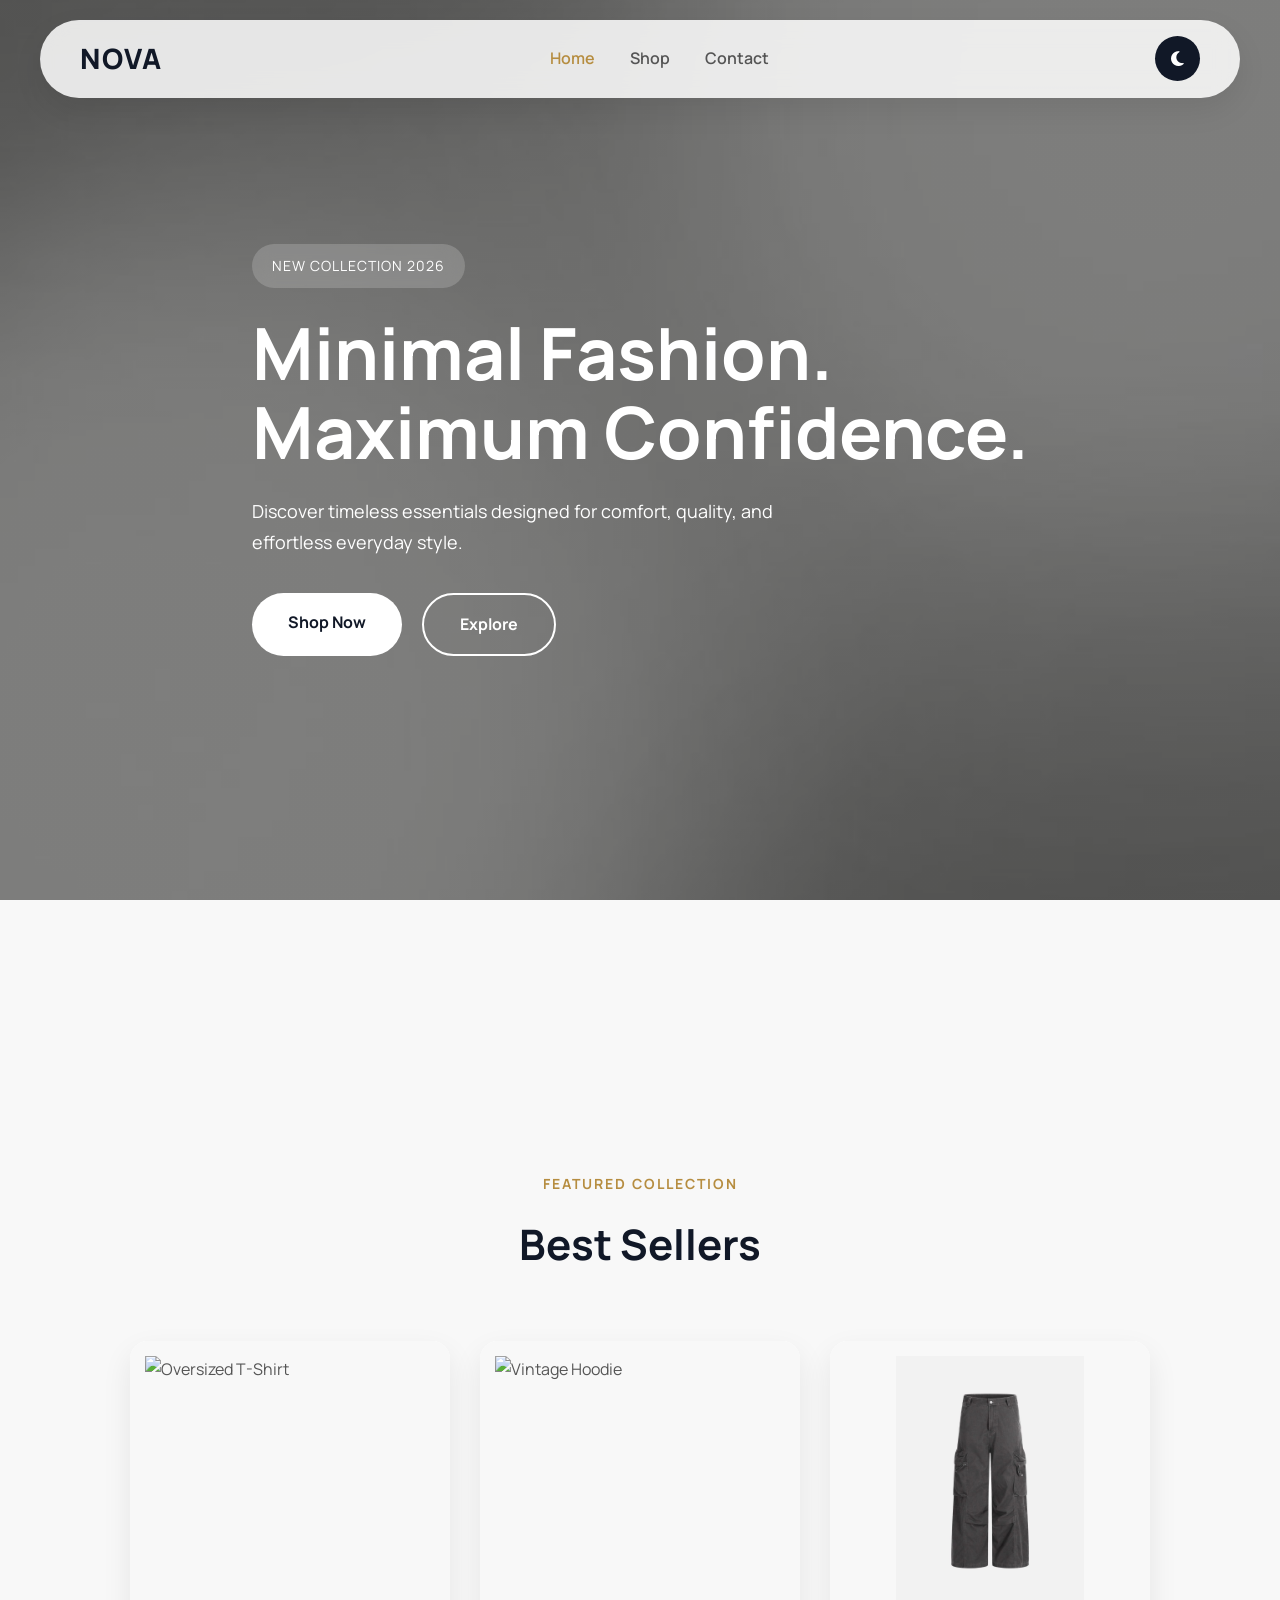
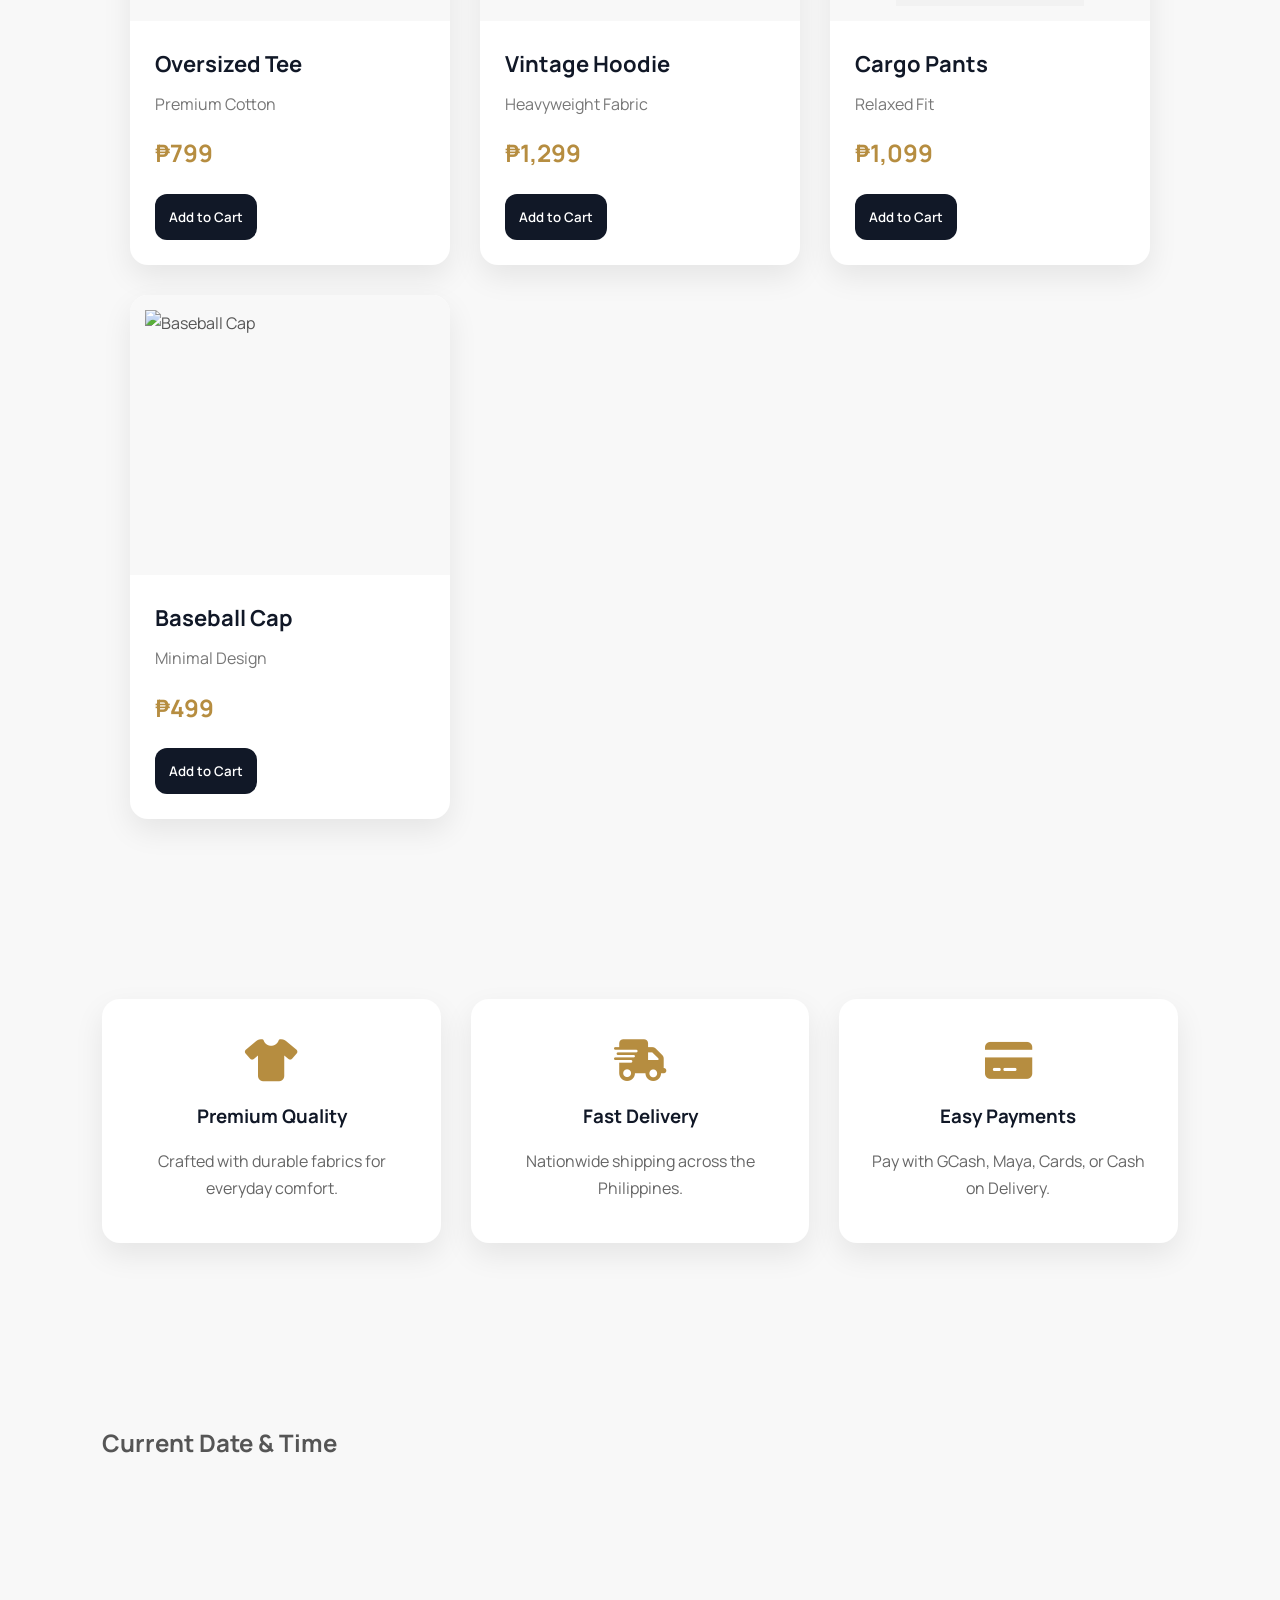
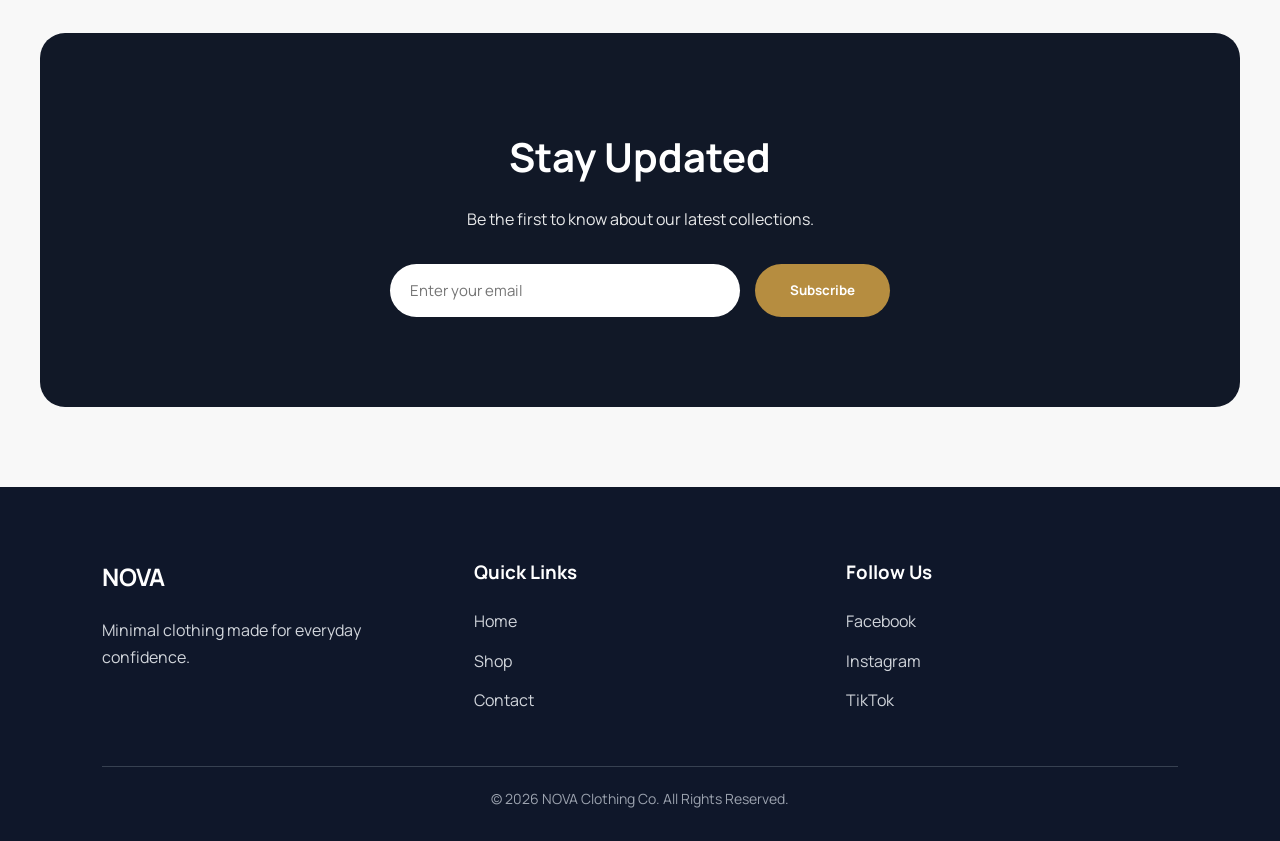
==== index.html @ 5b303100 "Add files via upload" ====
<!DOCTYPE html>
<html lang="en">
<head>
    <meta charset="UTF-8">
    <meta name="viewport" content="width=device-width, initial-scale=1.0">
    <meta name="description" content="NOVA Clothing Co. - Modern minimalist streetwear for everyday style.">
    <title>NOVA Clothing Co.</title>

    <link rel="stylesheet" href="css/style.css">

    <!-- Google Font -->
    <link href="https://fonts.googleapis.com/css2?family=Manrope:wght@300;400;500;600;700;800&display=swap" rel="stylesheet">

    <!-- Icons -->
    <link rel="stylesheet"
    href="https://cdnjs.cloudflare.com/ajax/libs/font-awesome/6.6.0/css/all.min.css">
</head>

<body>

    <!-- ================= NAVBAR ================= -->

    <header>

        <nav class="navbar">

            <a href="index.html" class="logo">
                NOVA
            </a>

            <ul class="nav-menu">

                <li><a href="index.html" class="active">Home</a></li>

                <li><a href="products.html">Shop</a></li>

                <li><a href="contact.html">Contact</a></li>

            </ul>

            <div class="nav-icons">

                <button id="theme-btn">
                    <i class="fa-solid fa-moon"></i>
                </button>

            </div>

        </nav>

    </header>

    <!-- ================= HERO ================= -->

    <section class="hero">

        <div class="hero-text">

            <span class="tag">
                NEW COLLECTION 2026
            </span>

            <h1>
                Minimal Fashion.<br>
                Maximum Confidence.
            </h1>

            <p>
                Discover timeless essentials designed for comfort,
                quality, and effortless everyday style.
            </p>

            <div class="hero-buttons">

                <a href="products.html" class="btn">
                    Shop Now
                </a>

                <a href="#featured" class="btn-outline">
                    Explore
                </a>

            </div>

        </div>

    </section>

    <!-- ================= GREETING ================= -->

    <section class="greeting">

        <h2 id="greeting"></h2>

    </section>

    <!-- ================= FEATURED ================= -->

    <section class="featured" id="featured">

        <div class="section-title">

            <span>Featured Collection</span>

            <h2>Best Sellers</h2>

        </div>

        <div class="products">

            <div class="card">

                <img src="images/tshirt.jpg" alt="Oversized T-Shirt">

                <div class="card-content">

                    <h3>Oversized Tee</h3>

                    <p>Premium Cotton</p>

                    <h4>₱799</h4>

                    <button class="cart-btn">
                        Add to Cart
                    </button>

                </div>

            </div>

            <div class="card">

                <img src="images/hoodie.jpg" alt="Vintage Hoodie">

                <div class="card-content">

                    <h3>Vintage Hoodie</h3>

                    <p>Heavyweight Fabric</p>

                    <h4>₱1,299</h4>

                    <button class="cart-btn">
                        Add to Cart
                    </button>

                </div>

            </div>

            <div class="card">

                <img src="images/pants.jpg" alt="Cargo Pants">

                <div class="card-content">

                    <h3>Cargo Pants</h3>

                    <p>Relaxed Fit</p>

                    <h4>₱1,099</h4>

                    <button class="cart-btn">
                        Add to Cart
                    </button>

                </div>

            </div>

            <div class="card">

                <img src="images/cap.jpg" alt="Baseball Cap">

                <div class="card-content">

                    <h3>Baseball Cap</h3>

                    <p>Minimal Design</p>

                    <h4>₱499</h4>

                    <button class="cart-btn">
                        Add to Cart
                    </button>

                </div>

            </div>

        </div>

    </section>

    <!-- ================= WHY CHOOSE US ================= -->

    <section class="features">

        <div class="feature">

            <i class="fa-solid fa-shirt"></i>

            <h3>Premium Quality</h3>

            <p>
                Crafted with durable fabrics for everyday comfort.
            </p>

        </div>

        <div class="feature">

            <i class="fa-solid fa-truck-fast"></i>

            <h3>Fast Delivery</h3>

            <p>
                Nationwide shipping across the Philippines.
            </p>

        </div>

        <div class="feature">

            <i class="fa-solid fa-credit-card"></i>

            <h3>Easy Payments</h3>

            <p>
                Pay with GCash, Maya, Cards, or Cash on Delivery.
            </p>

        </div>

    </section>

    <!-- ================= DATE & TIME ================= -->

    <section class="time">

        <h2>Current Date & Time</h2>

        <p id="datetime"></p>

    </section>

    <!-- ================= NEWSLETTER ================= -->

    <section class="newsletter">

        <h2>Stay Updated</h2>

        <p>
            Be the first to know about our latest collections.
        </p>

        <form>

            <input
            type="email"
            placeholder="Enter your email">

            <button>
                Subscribe
            </button>

        </form>

    </section>

    <!-- ================= FOOTER ================= -->

    <footer>

        <div class="footer-content">

            <div>

                <h2>NOVA</h2>

                <p>
                    Minimal clothing made for everyday confidence.
                </p>

            </div>

            <div>

                <h3>Quick Links</h3>

                <a href="index.html">Home</a>
                <a href="products.html">Shop</a>
                <a href="contact.html">Contact</a>

            </div>

            <div>

                <h3>Follow Us</h3>

                <a href="#">Facebook</a>
                <a href="#">Instagram</a>
                <a href="#">TikTok</a>

            </div>

        </div>

        <hr>

        <p class="copyright">
            © 2026 NOVA Clothing Co. All Rights Reserved.
        </p>

    </footer>

    <script src="js/script.js"></script>

</body>
</html>
---- css/style.css ----
/* ==========================================
   NOVA CLOTHING CO.
   STYLE.CSS
========================================== */

/* GOOGLE FONT */
@import url('https://fonts.googleapis.com/css2?family=Manrope:wght@300;400;500;600;700;800&display=swap');


/* ==========================================
   VARIABLES
========================================== */

:root{
    --primary:#111827;
    --accent:#b68d40;
    --light:#f8f8f8;
    --white:#ffffff;
    --text:#555;
    --border:#e5e7eb;

    --shadow:0 12px 30px rgba(0,0,0,.08);
    --radius:18px;

    --transition:.3s ease;
}


/* ==========================================
   RESET
========================================== */

*{
    margin:0;
    padding:0;
    box-sizing:border-box;
}

html{
    scroll-behavior:smooth;
}

body{
    font-family:'Manrope',sans-serif;
    background:var(--light);
    color:var(--text);
    line-height:1.7;
}

img{
    width:100%;
    display:block;
}

a{
    text-decoration:none;
    color:inherit;
}

button{
    font-family:inherit;
    cursor:pointer;
}

input,
textarea,
select{
    font-family:inherit;
    outline:none;
}


/* ==========================================
   GENERAL
========================================== */

section{
    padding:90px 8%;
}

.section-title{
    text-align:center;
    margin-bottom:60px;
}

.section-title span{
    color:var(--accent);
    font-weight:700;
    text-transform:uppercase;
    letter-spacing:2px;
    font-size:14px;
}

.section-title h2{
    margin-top:12px;
    color:var(--primary);
    font-size:42px;
}


/* ==========================================
   NAVBAR
========================================== */

header{
    position:fixed;
    top:0;
    left:0;
    width:100%;
    z-index:999;
}

.navbar{

    max-width:1200px;

    margin:20px auto;

    padding:15px 40px;

    background:rgba(255,255,255,.85);

    backdrop-filter:blur(12px);

    border-radius:50px;

    box-shadow:var(--shadow);

    display:flex;

    justify-content:space-between;

    align-items:center;

}

.logo{

    font-size:28px;

    font-weight:800;

    letter-spacing:2px;

    color:var(--primary);

}

.logo i{

    color:var(--accent);

    margin-right:8px;

}

.nav-menu{

    display:flex;

    list-style:none;

    gap:35px;

}

.nav-menu a{

    font-weight:600;

    transition:var(--transition);

}

.nav-menu a:hover,

.nav-menu .active{

    color:var(--accent);

}

.nav-icons{

    display:flex;

    gap:12px;

}

#theme-btn{

    width:45px;

    height:45px;

    border:none;

    border-radius:50%;

    background:var(--primary);

    color:white;

    font-size:17px;

    transition:var(--transition);

}

#theme-btn:hover{

    transform:rotate(20deg);

}


/* ==========================================
   HERO
========================================== */

.hero{

    min-height:100vh;

    background:

        linear-gradient(rgba(0,0,0,.45),rgba(0,0,0,.45)),

        url("../images/hero.jpg") center/cover no-repeat;

    display:flex;

    align-items:center;

}

.hero-text{

    max-width:1200px;

    margin:auto;

    padding:0 40px;

    color:white;

}

.tag{

    display:inline-block;

    padding:10px 20px;

    border-radius:50px;

    background:rgba(255,255,255,.18);

    backdrop-filter:blur(10px);

    margin-bottom:25px;

    font-size:14px;

    letter-spacing:1px;

}

.hero h1{

    font-size:72px;

    line-height:1.1;

    margin-bottom:25px;

}

.hero p{

    max-width:600px;

    font-size:18px;

    margin-bottom:35px;

}

.hero-buttons{

    display:flex;

    gap:20px;

    flex-wrap:wrap;

}


/* ==========================================
   BUTTONS
========================================== */

.btn{

    display:inline-block;

    padding:16px 36px;

    background:white;

    color:var(--primary);

    border-radius:50px;

    font-weight:700;

    transition:var(--transition);

}

.btn:hover{

    transform:translateY(-4px);

}

.btn-outline{

    display:inline-block;

    padding:16px 36px;

    border:2px solid white;

    color:white;

    border-radius:50px;

    font-weight:700;

    transition:var(--transition);

}

.btn-outline:hover{

    background:white;

    color:var(--primary);

}


/* ==========================================
   GREETING
========================================== */

.greeting{

    text-align:center;

}

.greeting h2{

    color:var(--primary);

    font-size:40px;

}

.greeting p{

    margin-top:10px;

    color:#777;

}

/* ==========================================
   PAGE HEADER
========================================== */

.page-header{
    margin-top:110px;
    text-align:center;
    padding:80px 8% 50px;
}

.page-header .tag{
    background:var(--accent);
    color:white;
    margin-bottom:20px;
}

.page-header h1{
    font-size:52px;
    color:var(--primary);
    margin-bottom:15px;
}

.page-header p{
    max-width:650px;
    margin:auto;
    color:#666;
    font-size:18px;
}


/* ==========================================
   SEARCH SECTION
========================================== */

.search-section{
    display:flex;
    justify-content:center;
    align-items:center;
    gap:20px;
    flex-wrap:wrap;
    padding-top:20px;
    padding-bottom:40px;
}

.search-section input{
    width:420px;
    max-width:100%;
    padding:15px 20px;
    border:none;
    border-radius:50px;
    background:white;
    box-shadow:var(--shadow);
    font-size:15px;
}

.search-section select{
    padding:15px 20px;
    border:none;
    border-radius:50px;
    background:white;
    box-shadow:var(--shadow);
    cursor:pointer;
    font-size:15px;
}


/* ==========================================
   CATEGORY BUTTONS
========================================== */

.categories{
    display:flex;
    justify-content:center;
    flex-wrap:wrap;
    gap:15px;
    padding-top:0;
    padding-bottom:70px;
}

.categories button{
    padding:12px 28px;
    border:none;
    border-radius:50px;
    background:white;
    box-shadow:var(--shadow);
    font-weight:600;
    transition:var(--transition);
}

.categories button:hover{
    background:var(--primary);
    color:white;
    transform:translateY(-3px);
}


/* ==========================================
   PRODUCT GRID
========================================== */

.products{
    display:grid;
    grid-template-columns:repeat(auto-fit,minmax(250px,320px));
    justify-content:center;
    gap:30px;
}

.card{
    background:white;
    border-radius:var(--radius);
    overflow:hidden;
    box-shadow:var(--shadow);
    transition:var(--transition);
    position:relative;
}

.card:hover{
    transform:translateY(-10px);
}

.card img{
    width:100%;
    height:280px;
    object-fit:contain;
    object-position:center;
    background:#f8f8f8;
    padding:15px;
    transition:.4s;
}

.card:hover img{
    transform:scale(1.05);
}

.card-content{
    padding:25px;
}

.card-content h3{
    color:var(--primary);
    margin-bottom:8px;
    font-size:22px;
}

.card-content p{
    color:#777;
    margin-bottom:15px;
}

.card-content h4{
    color:var(--accent);
    font-size:24px;
    margin-bottom:20px;
}

/* ==========================================
   PRODUCT CATEGORY TITLES
========================================== */

.category-title{
    text-align:center;
    font-size:2rem;
    font-weight:700;
    color:var(--primary);
    margin:60px 0 30px;
    position:relative;
}

.category-title::after{
    content:"";
    display:block;
    width:80px;
    height:4px;
    background:var(--accent);
    margin:12px auto 0;
    border-radius:5px;
}


/* ==========================================
   PRODUCT BADGES
========================================== */

.badge{
    position:absolute;
    top:18px;
    left:18px;
    background:#111827;
    color:white;
    padding:8px 16px;
    border-radius:30px;
    font-size:12px;
    font-weight:700;
    letter-spacing:1px;
}

.badge.new{
    background:var(--accent);
}


/* ==========================================
   STAR RATING
========================================== */

.rating{
    color:#f4b400;
    margin-bottom:15px;
    font-size:17px;
}


/* ==========================================
   PRODUCT BUTTONS
========================================== */

.product-buttons{
    display:flex;
    gap:10px;
}

.cart-btn{
    flex:1;
    padding:14px;
    border:none;
    border-radius:12px;
    background:var(--primary);
    color:white;
    font-weight:600;
    transition:var(--transition);
}

.cart-btn:hover{
    background:var(--accent);
}

.view-btn{
    flex:1;
    padding:14px;
    border:2px solid var(--primary);
    background:white;
    color:var(--primary);
    border-radius:12px;
    font-weight:600;
    transition:var(--transition);
}

.view-btn:hover{
    background:var(--primary);
    color:white;
}

/* ==========================================
   FEATURES
========================================== */

.features{
    display:grid;
    grid-template-columns:repeat(auto-fit,minmax(260px,1fr));
    gap:30px;
}

.feature{
    background:var(--white);
    padding:40px 30px;
    border-radius:var(--radius);
    text-align:center;
    box-shadow:var(--shadow);
    transition:var(--transition);
}

.feature:hover{
    transform:translateY(-8px);
}

.feature i{
    font-size:42px;
    color:var(--accent);
    margin-bottom:20px;
}

.feature h3{
    color:var(--primary);
    margin-bottom:15px;
}

.feature p{
    color:#666;
}


/* ==========================================
   NEWSLETTER
========================================== */

.newsletter{
    text-align:center;
    background:var(--primary);
    color:white;
    border-radius:25px;
    margin:80px auto;
    max-width:1200px;
}

.newsletter h2{
    font-size:40px;
    margin-bottom:15px;
}

.newsletter p{
    max-width:600px;
    margin:0 auto 30px;
    opacity:.9;
}

.newsletter form{
    display:flex;
    justify-content:center;
    gap:15px;
    flex-wrap:wrap;
}

.newsletter input{
    width:350px;
    max-width:100%;
    padding:16px 20px;
    border:none;
    border-radius:50px;
    font-size:15px;
}

.newsletter button{
    padding:16px 35px;
    border:none;
    border-radius:50px;
    background:var(--accent);
    color:white;
    font-weight:700;
    transition:var(--transition);
}

.newsletter button:hover{
    transform:translateY(-3px);
}


/* ==========================================
   CONTACT PAGE
========================================== */

.contact-container{
    display:grid;
    grid-template-columns:1fr 1fr;
    gap:50px;
    align-items:start;
}

.contact-info,
.contact-form{
    background:white;
    padding:40px;
    border-radius:var(--radius);
    box-shadow:var(--shadow);
}

.contact-info h2,
.contact-form h2{
    color:var(--primary);
    margin-bottom:20px;
}

.contact-info h3{
    color:var(--primary);
    margin-top:25px;
    margin-bottom:10px;
}

.contact-info p{
    margin-bottom:15px;
    color:#666;
}

.contact-info i{
    color:var(--accent);
    margin-right:10px;
}

.contact-form form{
    display:flex;
    flex-direction:column;
    gap:20px;
}

.contact-form input,
.contact-form textarea{
    padding:15px;
    border:1px solid var(--border);
    border-radius:12px;
    font-size:15px;
}

.contact-form textarea{
    resize:vertical;
}

.contact-form button{
    padding:15px;
    border:none;
    border-radius:12px;
    background:var(--primary);
    color:white;
    font-weight:700;
    transition:var(--transition);
}

.contact-form button:hover{
    background:var(--accent);
}


/* ==========================================
   FOOTER
========================================== */

footer{
    background:#0f172a;
    color:white;
    padding:70px 8% 30px;
    margin-top:80px;
}

.footer-content{
    display:grid;
    grid-template-columns:repeat(auto-fit,minmax(220px,1fr));
    gap:40px;
}

.footer-content h2,
.footer-content h3{
    margin-bottom:20px;
}

.footer-content p{
    color:#d1d5db;
}

.footer-content a{
    display:block;
    color:#d1d5db;
    margin-bottom:12px;
    transition:var(--transition);
}

.footer-content a:hover{
    color:var(--accent);
}

.footer-content i{
    margin-right:8px;
}

footer hr{
    border:none;
    height:1px;
    background:#374151;
    margin:40px 0 20px;
}

.copyright{
    text-align:center;
    color:#9ca3af;
    font-size:14px;
}

/* ==========================================
   DARK MODE
========================================== */

body.dark{
    background:#0f172a;
    color:#e5e7eb;
}

body.dark .navbar{
    background:rgba(17,24,39,.9);
}

body.dark .logo,
body.dark .nav-menu a,
body.dark .page-header h1,
body.dark .section-title h2,
body.dark .greeting h2{
    color:white;
}

body.dark .card,
body.dark .feature,
body.dark .contact-info,
body.dark .contact-form{
    background:#1f2937;
    color:white;
}

body.dark .card-content p,
body.dark .feature p,
body.dark .contact-info p{
    color:#d1d5db;
}

body.dark .search-section input,
body.dark .search-section select,
body.dark .contact-form input,
body.dark .contact-form textarea{
    background:#374151;
    color:white;
    border:1px solid #4b5563;
}

body.dark .categories button{
    background:#1f2937;
    color:white;
}

body.dark .view-btn{
    background:transparent;
    color:white;
    border:2px solid white;
}

body.dark .view-btn:hover{
    background:white;
    color:#111827;
}


/* ==========================================
   SCROLL ANIMATION
========================================== */

.hidden{
    opacity:0;
    transform:translateY(40px);
    transition:all .8s ease;
}

.show{
    opacity:1;
    transform:translateY(0);
}


/* ==========================================
   RESPONSIVE DESIGN
========================================== */

@media(max-width:992px){

    .hero h1{
        font-size:55px;
    }

    .contact-container{
        grid-template-columns:1fr;
    }

}

@media(max-width:768px){

    .navbar{
        flex-direction:column;
        gap:15px;
        border-radius:20px;
        padding:20px;
    }

    .nav-menu{
        gap:20px;
        flex-wrap:wrap;
        justify-content:center;
    }

    .hero{
        text-align:center;
    }

    .hero-text{
        padding:0 20px;
    }

    .hero h1{
        font-size:42px;
    }

    .hero p{
        font-size:16px;
    }

    .hero-buttons{
        justify-content:center;
    }

    .page-header{
        margin-top:170px;
    }

    .page-header h1{
        font-size:38px;
    }

    .search-section{
        flex-direction:column;
    }

    .search-section input,
    .search-section select{
        width:100%;
    }

    .newsletter h2{
        font-size:30px;
    }

    .newsletter form{
        flex-direction:column;
        align-items:center;
    }

    .newsletter input{
        width:100%;
    }

    .newsletter button{
        width:100%;
    }

}

@media(max-width:480px){

    section{
        padding:70px 6%;
    }

    .hero h1{
        font-size:34px;
    }

    .section-title h2{
        font-size:30px;
    }

    .card img{
        height:280px;
    }

    .product-buttons{
        flex-direction:column;
    }

    .footer-content{
        text-align:center;
    }

}


/* ==========================================
   SMOOTH HOVER EFFECTS
========================================== */

.card,
.feature,
button,
.btn,
.btn-outline,
.view-btn,
.cart-btn{
    transition:all .3s ease;
}

.card:hover,
.feature:hover{
    box-shadow:0 20px 40px rgba(0,0,0,.15);
}


/* ==========================================
   CUSTOM SCROLLBAR
========================================== */

::-webkit-scrollbar{
    width:10px;
}

::-webkit-scrollbar-track{
    background:#f1f1f1;
}

::-webkit-scrollbar-thumb{
    background:var(--accent);
    border-radius:20px;
}

::-webkit-scrollbar-thumb:hover{
    background:#9b7532;
}

/* ==========================================
   PRODUCT MODAL
========================================== */

.modal{
    display:none;
    position:fixed;
    inset:0;
    background:rgba(0,0,0,.6);
    justify-content:center;
    align-items:center;
    z-index:9999;
}

.modal.active{
    display:flex;
}

.modal-content{
    background:white;
    width:420px;
    max-width:90%;
    border-radius:20px;
    padding:30px;
    text-align:center;
    position:relative;
    box-shadow:0 15px 40px rgba(0,0,0,.2);
}

.modal-content img{
    width:100%;
    height:350px;
    object-fit:contain;
    object-position:center;
    background:#f8f8f8;
    border-radius:12px;
}

.modal-content h2{
    color:#111827;
    margin-bottom:10px;
}

.modal-content p{
    color:#666;
    margin-bottom:15px;
}

.modal-content h3{
    color:#b68d40;
    margin-bottom:20px;
}

.close{
    position:absolute;
    top:15px;
    right:20px;
    font-size:28px;
    cursor:pointer;
    color:#111827;
}

/* ==========================================
   SHOPPING CART
========================================== */

.cart-icon{
    position:relative;
    width:45px;
    height:45px;
    border:none;
    border-radius:50%;
    background:#111827;
    color:white;
    font-size:18px;
    margin-left:10px;
}

#cart-count{
    position:absolute;
    top:-6px;
    right:-6px;
    width:20px;
    height:20px;
    border-radius:50%;
    background:red;
    color:white;
    font-size:12px;
    display:flex;
    justify-content:center;
    align-items:center;
}

.cart-panel{
    position:fixed;
    top:0;
    right:-400px;
    width:380px;
    max-width:100%;
    height:100vh;
    background:white;
    box-shadow:-10px 0 30px rgba(0,0,0,.15);
    transition:.4s;
    z-index:9998;
    display:flex;
    flex-direction:column;
    padding:25px;
}

.cart-panel.active{
    right:0;
}

.cart-header{
    display:flex;
    justify-content:space-between;
    align-items:center;
    margin-bottom:25px;
}

.cart-header button{
    border:none;
    background:none;
    font-size:22px;
    cursor:pointer;
}

#cart-items{
    flex:1;
    overflow-y:auto;
}

.cart-item{
    display:flex;
    justify-content:space-between;
    align-items:center;
    margin-bottom:15px;
    border-bottom:1px solid #eee;
    padding-bottom:10px;
}

.cart-footer{
    border-top:1px solid #ddd;
    padding-top:20px;
}

#clear-cart{
    width:100%;
    margin-top:15px;
}

/* Cart Buttons */

.cart-buttons{
    display:flex;
    gap:10px;
    margin-top:15px;
}

.cart-buttons button{
    flex:1;
}

.checkout-btn{
    background:#22c55e;
    color:white;
    border:none;
    padding:14px;
    border-radius:12px;
    font-weight:600;
    cursor:pointer;
    transition:.3s;
}

.checkout-btn:hover{
    background:#16a34a;
}
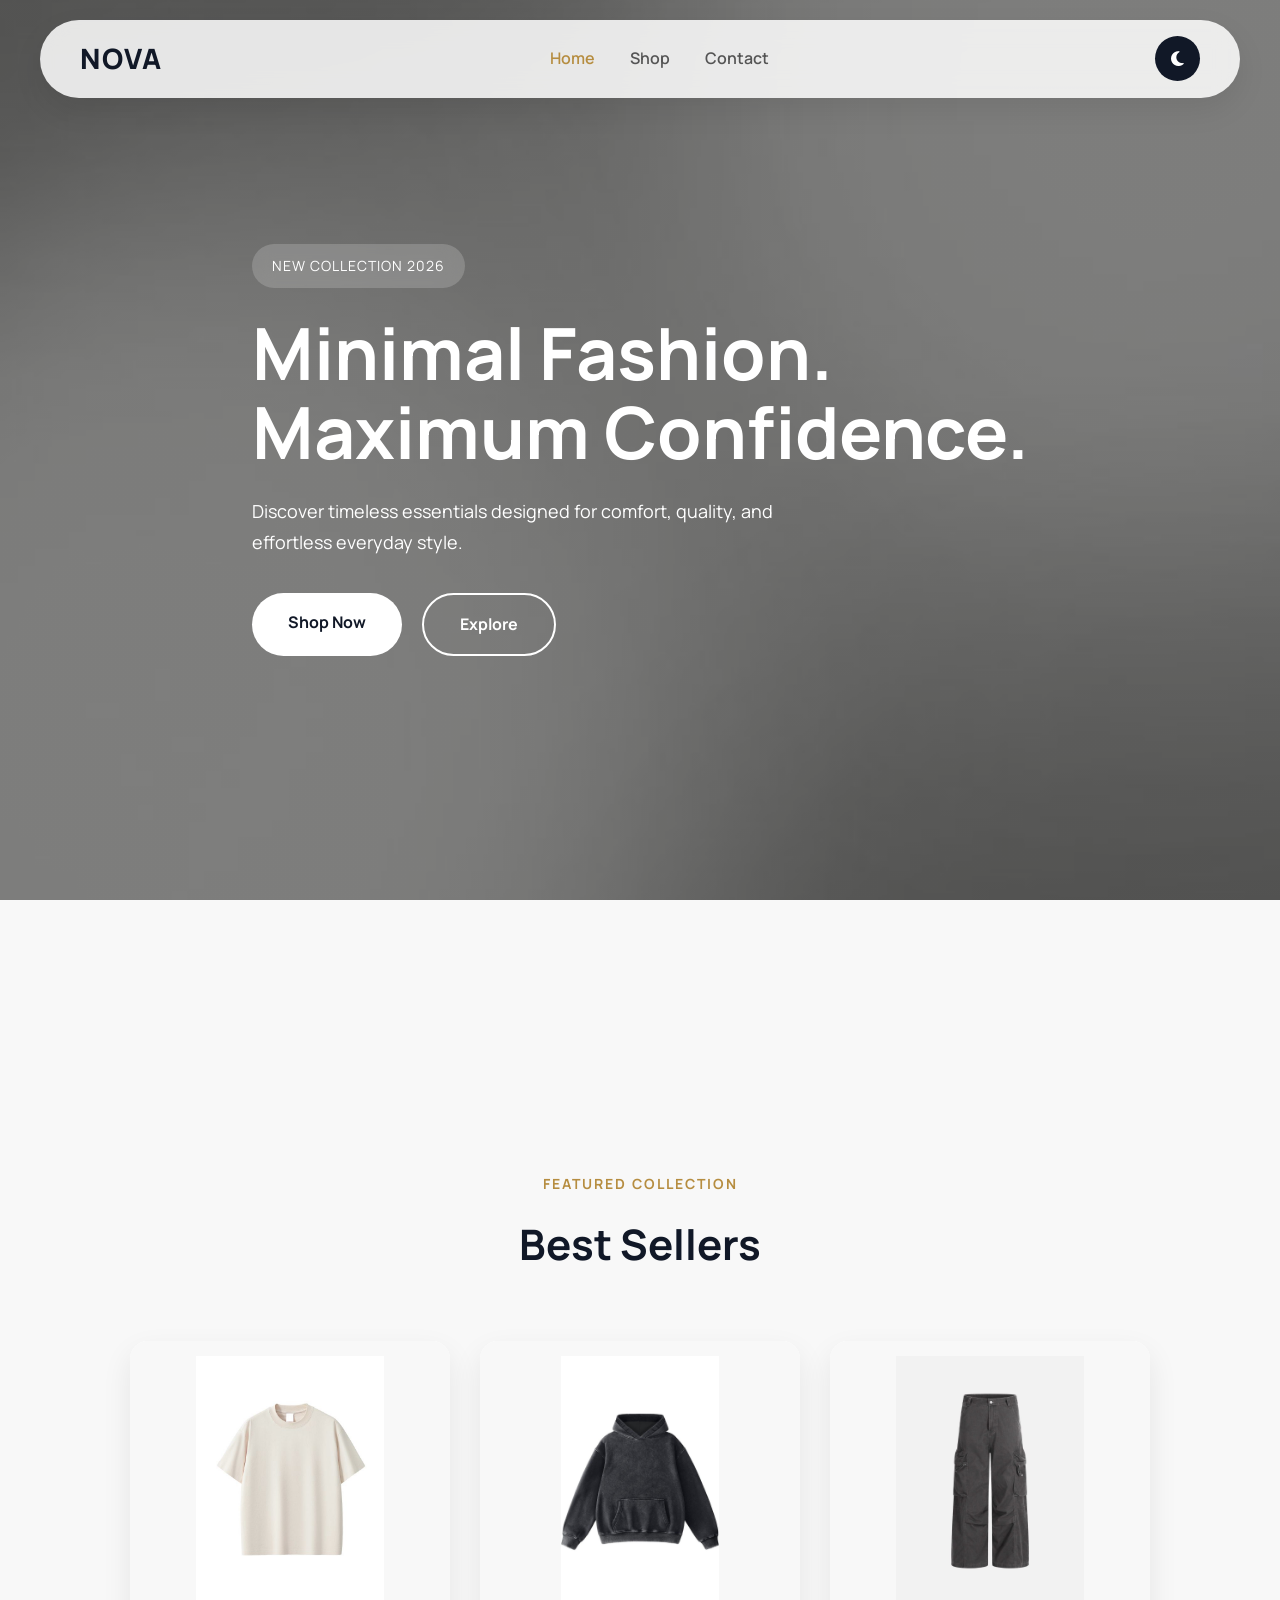
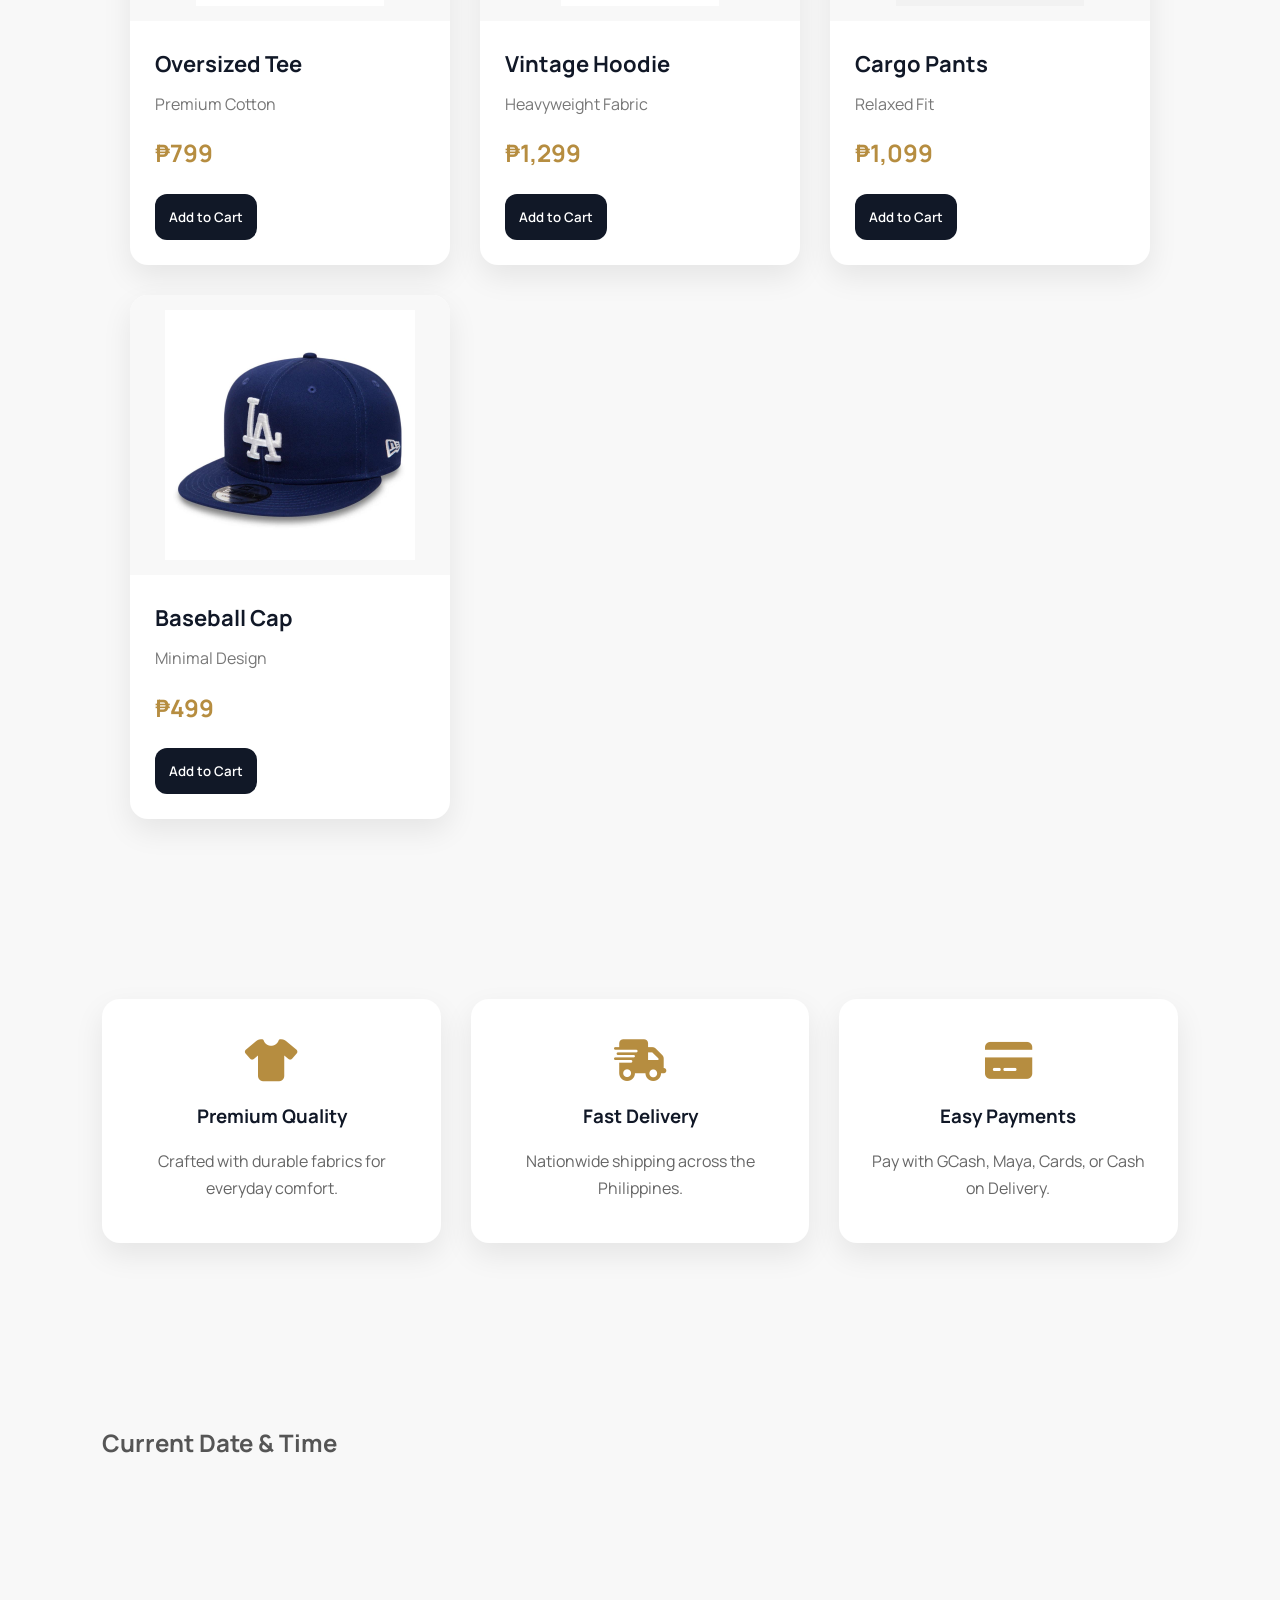
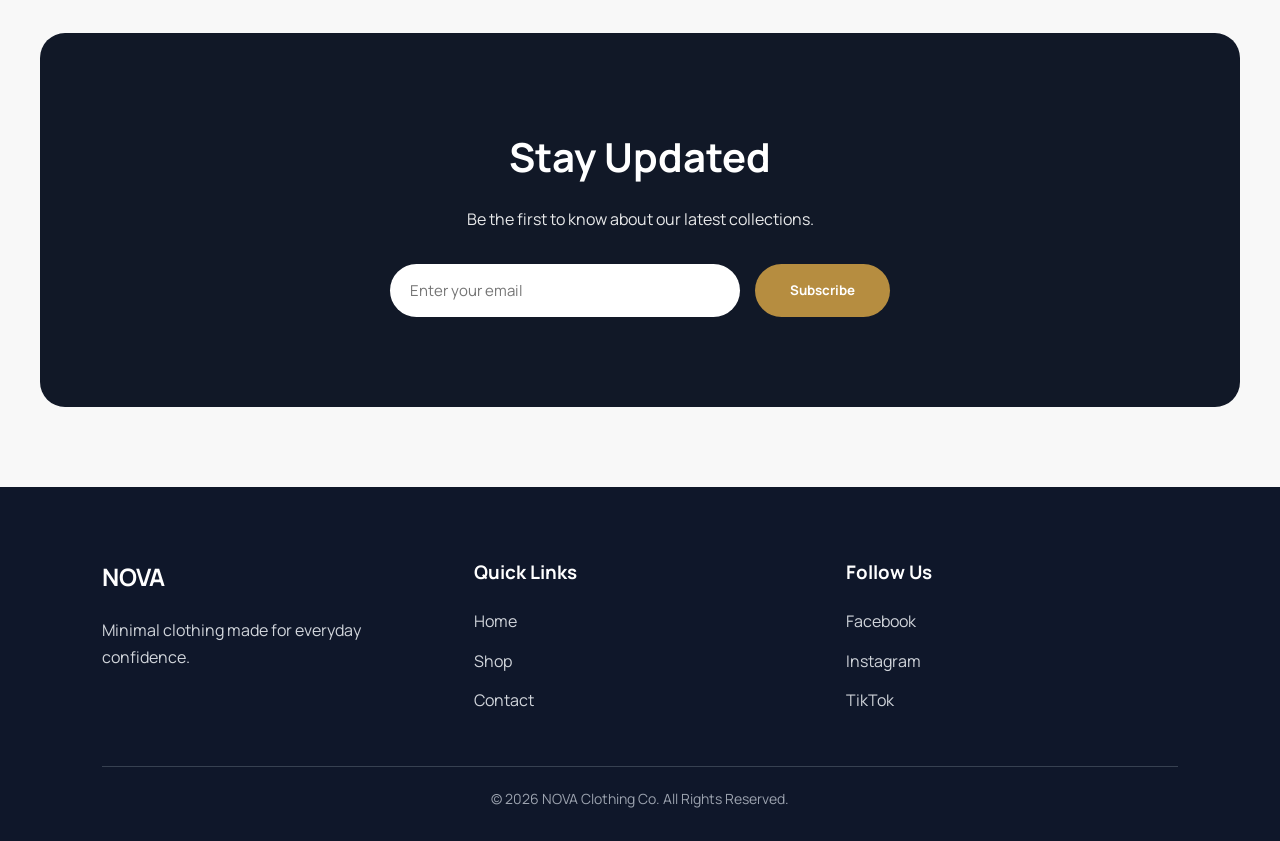
==== commit d5dedc70: "Fix HTML formatting and update image file extensions" ====
--- a/index.html
+++ b/index.html
@@ -110,7 +110,7 @@
 
             <div class="card">
 
-                <img src="images/tshirt.jpg" alt="Oversized T-Shirt">
+                <img src="images/tshirt.JPG" alt="Oversized T-Shirt">
 
                 <div class="card-content">
 
@@ -130,7 +130,7 @@
 
             <div class="card">
 
-                <img src="images/hoodie.jpg" alt="Vintage Hoodie">
+                <img src="images/hoodie.JPG" alt="Vintage Hoodie">
 
                 <div class="card-content">
 
@@ -170,7 +170,7 @@
 
             <div class="card">
 
-                <img src="images/cap.jpg" alt="Baseball Cap">
+                <img src="images/cap.JPG" alt="Baseball Cap">
 
                 <div class="card-content">
 
@@ -317,4 +317,4 @@
     <script src="js/script.js"></script>
 
 </body>
-</html>+</html>
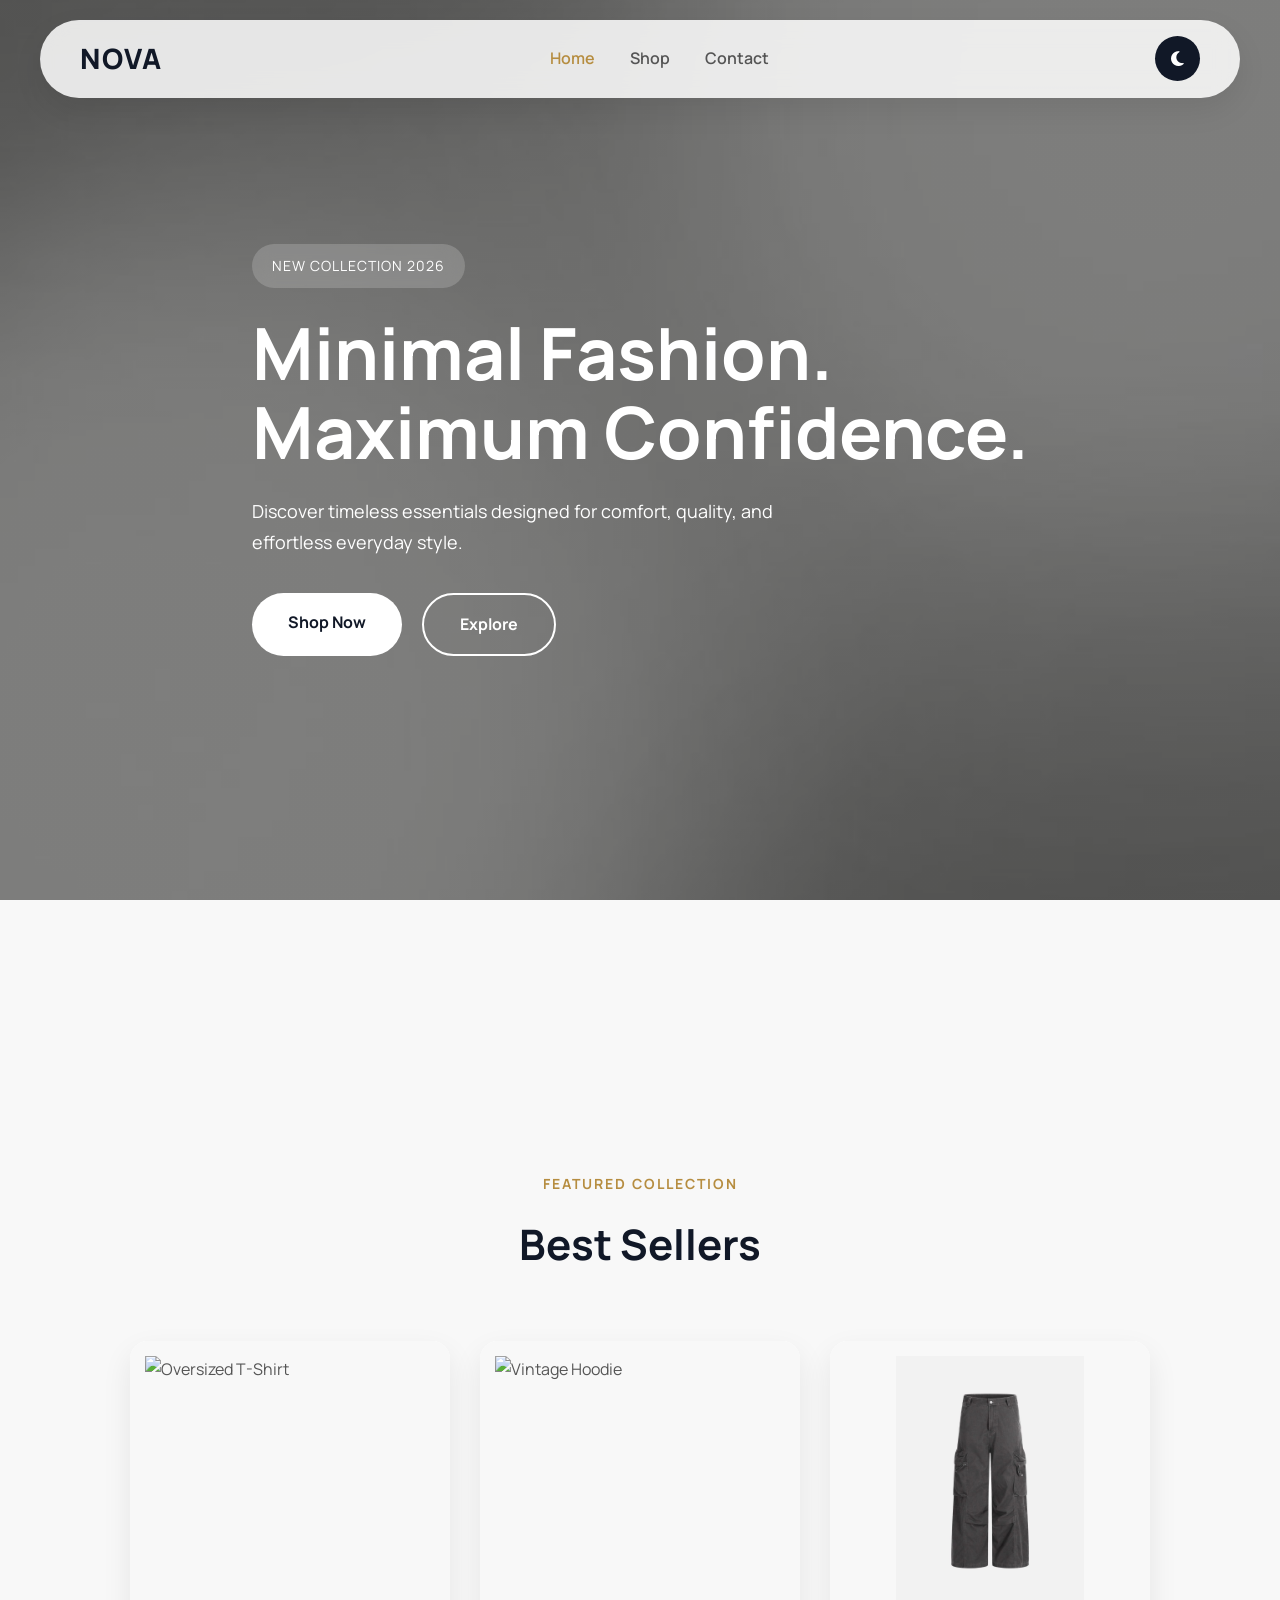
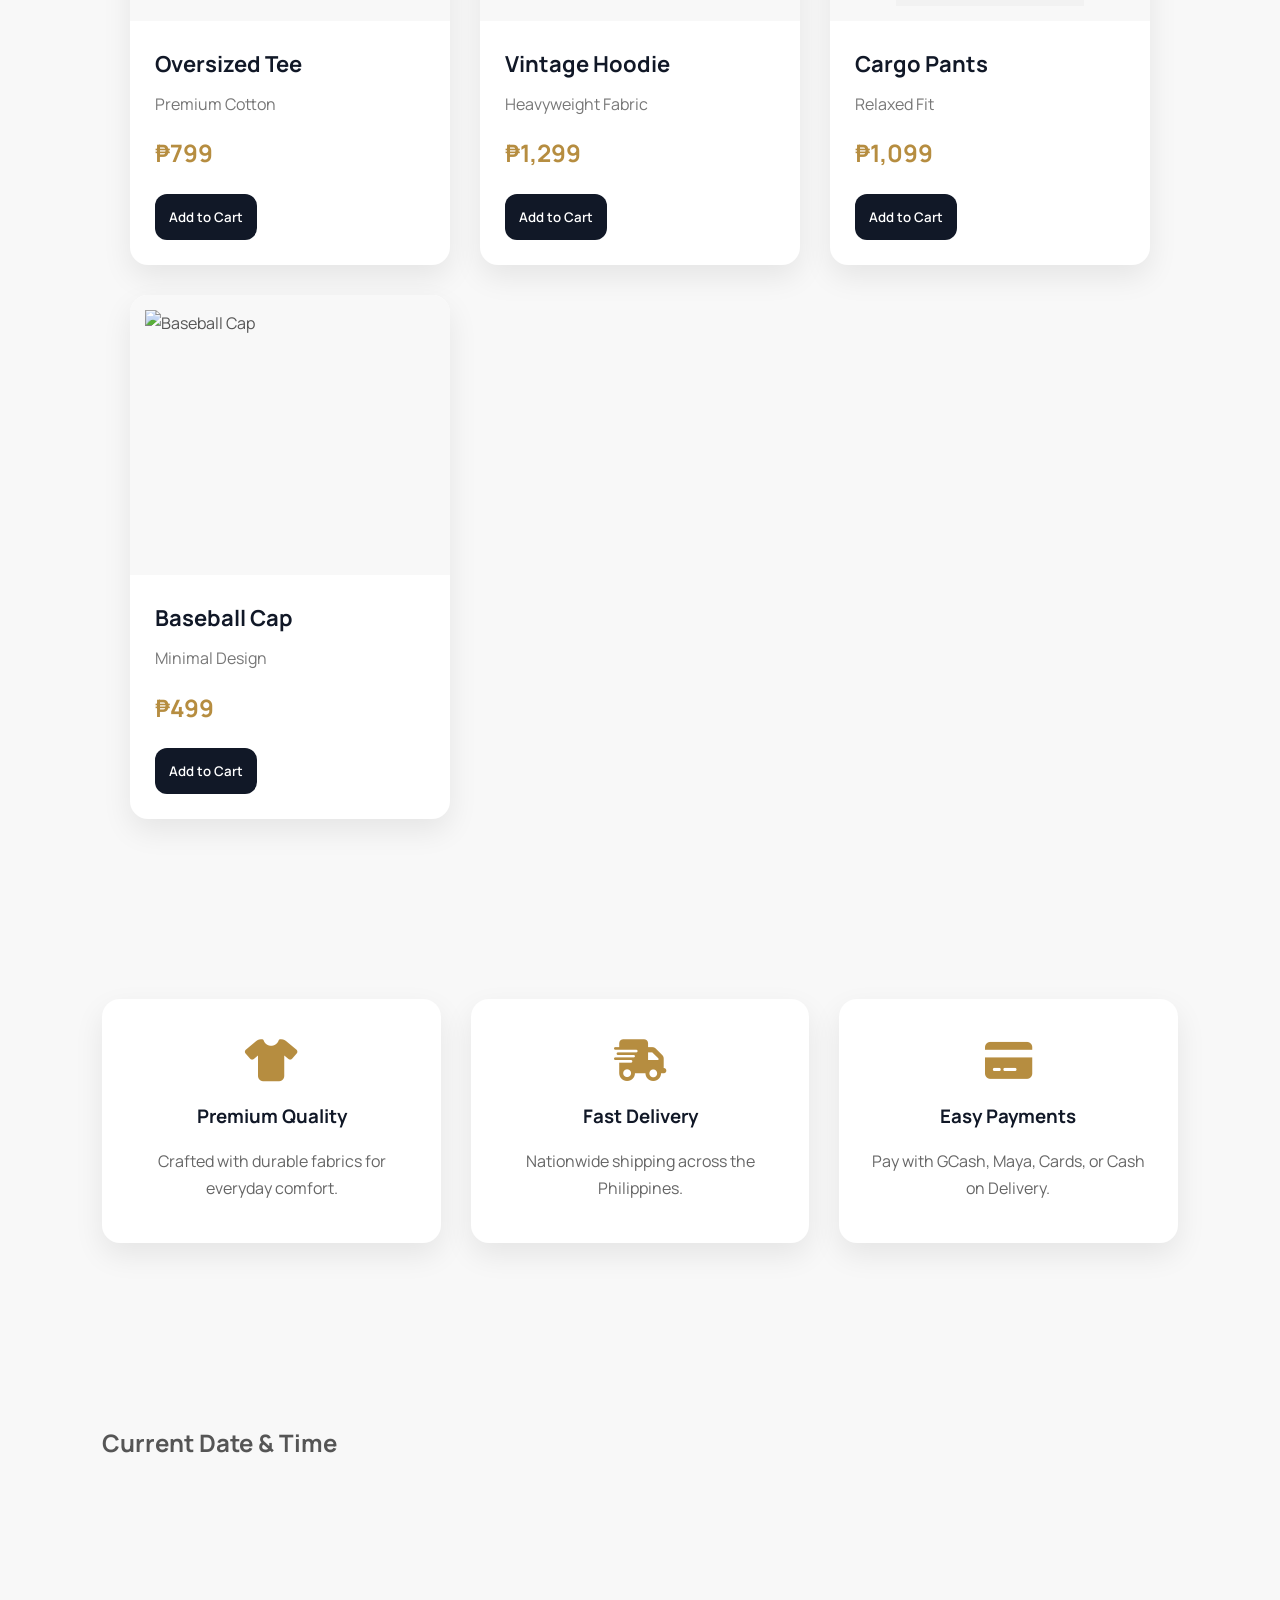
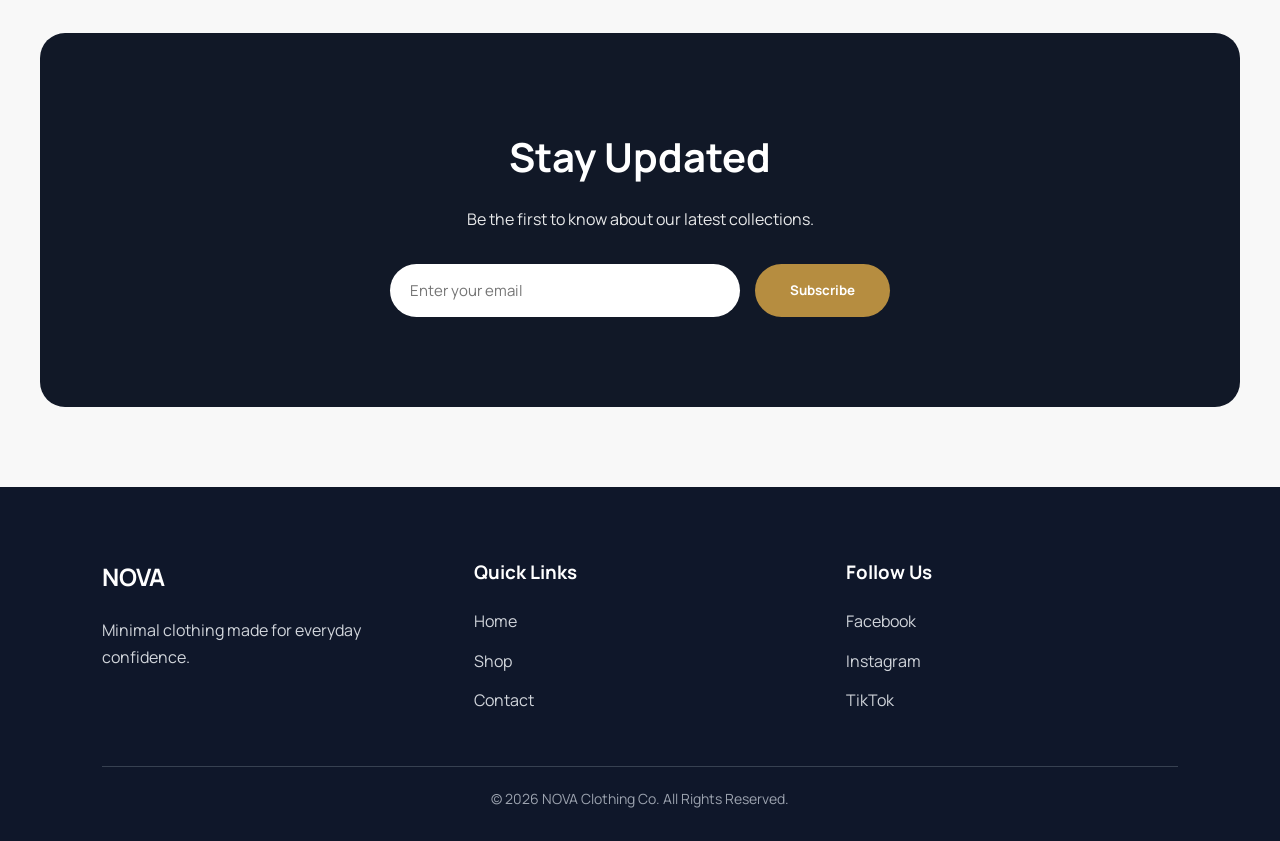
==== commit dff57a43: "Update index.html" ====
--- a/index.html
+++ b/index.html
@@ -110,7 +110,7 @@
 
             <div class="card">
 
-                <img src="images/tshirt.JPG" alt="Oversized T-Shirt">
+                <img src="images/tshirt.jpg" alt="Oversized T-Shirt">
 
                 <div class="card-content">
 
@@ -130,7 +130,7 @@
 
             <div class="card">
 
-                <img src="images/hoodie.JPG" alt="Vintage Hoodie">
+                <img src="images/hoodie.jpg" alt="Vintage Hoodie">
 
                 <div class="card-content">
 
@@ -170,7 +170,7 @@
 
             <div class="card">
 
-                <img src="images/cap.JPG" alt="Baseball Cap">
+                <img src="images/cap.jpg" alt="Baseball Cap">
 
                 <div class="card-content">
 
